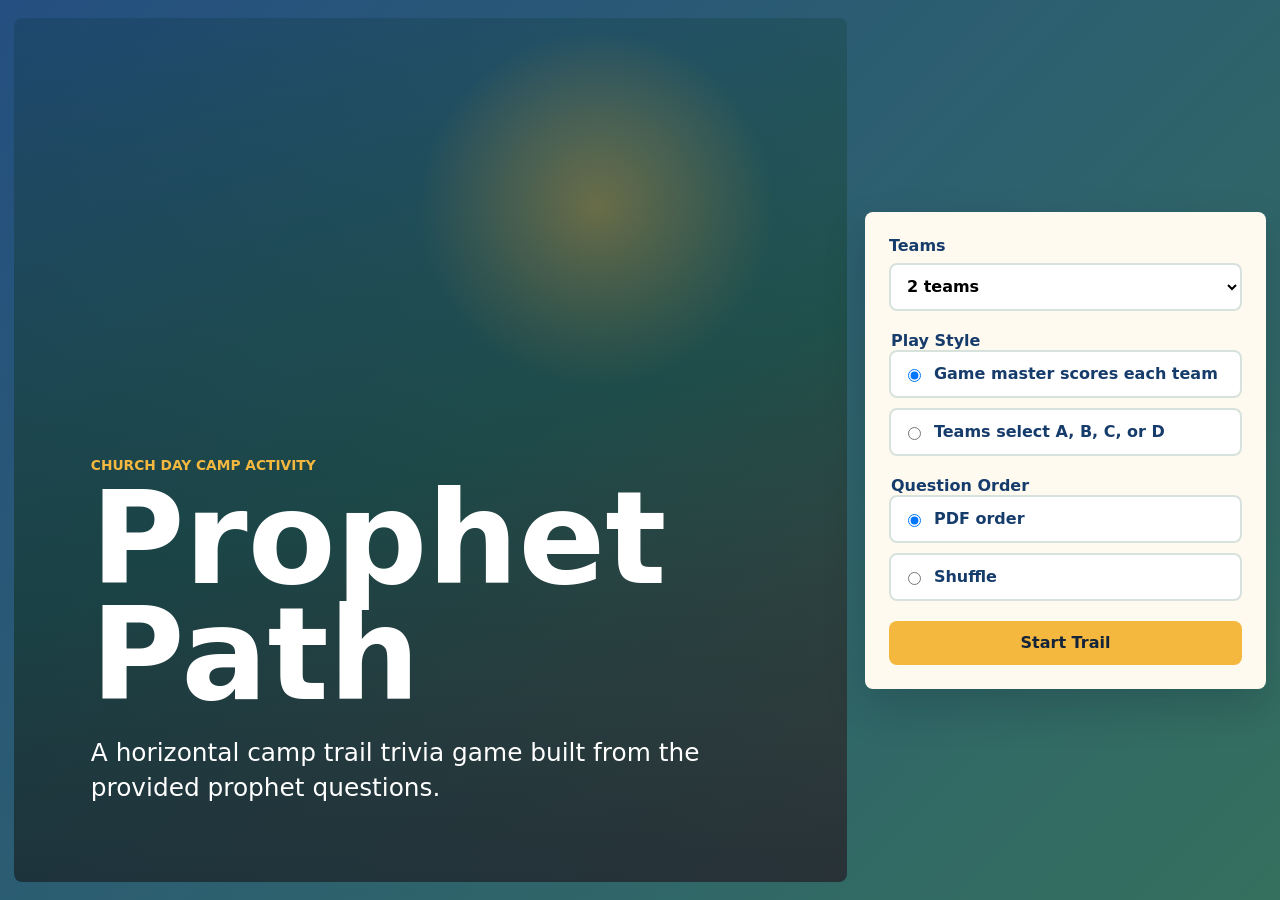
==== prophet-path-game/index.html @ 41c10e44 "Add prophet path camp game" ====
<!doctype html>
<html lang="en">
  <head>
    <meta charset="UTF-8" />
    <meta name="viewport" content="width=device-width, initial-scale=1.0" />
    <title>Prophet Path Camp Game</title>
    <link rel="stylesheet" href="styles.css" />
  </head>
  <body>
    <main class="shell">
      <section id="setupView" class="setup-view">
        <div class="hero">
          <p class="eyebrow">Church Day Camp Activity</p>
          <h1>Prophet Path</h1>
          <p>A horizontal camp trail trivia game built from the provided prophet questions.</p>
        </div>

        <form id="setupForm" class="setup-panel">
          <label>
            Teams
            <select id="teamCount" name="teamCount">
              <option value="2">2 teams</option>
              <option value="3">3 teams</option>
              <option value="4">4 teams</option>
            </select>
          </label>

          <fieldset>
            <legend>Play Style</legend>
            <label class="choice-row">
              <input type="radio" name="mode" value="host" checked />
              <span>Game master scores each team</span>
            </label>
            <label class="choice-row">
              <input type="radio" name="mode" value="teams" />
              <span>Teams select A, B, C, or D</span>
            </label>
          </fieldset>

          <fieldset>
            <legend>Question Order</legend>
            <label class="choice-row">
              <input type="radio" name="order" value="standard" checked />
              <span>PDF order</span>
            </label>
            <label class="choice-row">
              <input type="radio" name="order" value="shuffle" />
              <span>Shuffle</span>
            </label>
          </fieldset>

          <button class="primary" type="submit">Start Trail</button>
        </form>
      </section>

      <section id="gameView" class="game-view hidden">
        <header class="hud">
          <div>
            <p id="stopLabel" class="eyebrow">Stop 1 of 40</p>
            <h2>Prophet Path</h2>
          </div>
          <div id="scoreboard" class="scoreboard"></div>
          <button id="newGameButton" class="ghost" type="button">New Game</button>
        </header>

        <section class="trail-frame">
          <div id="trail" class="trail"></div>
          <article class="question-card">
            <div class="question-topline">
              <span id="partLabel">Ancient Prophets</span>
              <span id="phaseLabel">Explore the scene</span>
            </div>
            <p id="questionText" class="question-text"></p>
            <div id="choices" class="answers"></div>
            <div id="teamPanel" class="team-panel"></div>
          </article>
        </section>

        <footer class="controls">
          <button id="backButton" class="secondary" type="button">Back</button>
          <button id="askButton" class="primary" type="button">Ask Question</button>
          <button id="revealButton" class="primary muted" type="button">Reveal Answer</button>
          <button id="nextButton" class="secondary" type="button">Next Stop</button>
        </footer>
      </section>
    </main>

    <script src="app.js"></script>
  </body>
</html>
---- prophet-path-game/styles.css ----
:root {
  --navy: #163c6b;
  --deep: #10283f;
  --lake: #2f7891;
  --pine: #2e694e;
  --grass: #77a95d;
  --gold: #f4b83f;
  --paper: #fffaf0;
  --ink: #162033;
  --line: #d8e2dc;
  --red: #b64a3d;
  --green: #3f9365;
}

* {
  box-sizing: border-box;
}

body {
  margin: 0;
  min-height: 100vh;
  color: var(--ink);
  font-family: Avenir, "Avenir Next", system-ui, -apple-system, BlinkMacSystemFont, "Segoe UI", sans-serif;
  background: linear-gradient(135deg, #244f80, #35705e);
}

button,
select {
  font: inherit;
}

button:disabled {
  opacity: 0.55;
  cursor: not-allowed;
}

.shell {
  width: min(100vw - 28px, 1680px);
  margin: 0 auto;
  padding: 18px 0;
}

.hidden {
  display: none !important;
}

.setup-view {
  min-height: calc(100vh - 36px);
  display: grid;
  grid-template-columns: 1.35fr 0.65fr;
  gap: 18px;
  align-items: stretch;
}

.hero {
  display: flex;
  flex-direction: column;
  justify-content: flex-end;
  padding: clamp(32px, 6vw, 84px);
  color: white;
  border-radius: 8px;
  background:
    linear-gradient(rgba(12, 34, 55, 0.22), rgba(12, 34, 55, 0.78)),
    radial-gradient(circle at 70% 22%, rgba(244, 184, 63, 0.55), transparent 20%),
    linear-gradient(160deg, #24527f 0%, #2f715a 52%, #8a6b3a 100%);
}

.hero h1 {
  max-width: 9ch;
  margin: 0;
  font-size: clamp(4rem, 10vw, 8.5rem);
  line-height: 0.9;
  letter-spacing: 0;
}

.hero p:last-child {
  max-width: 760px;
  margin: 24px 0 0;
  font-size: clamp(1.15rem, 2vw, 1.55rem);
  line-height: 1.4;
}

.eyebrow {
  margin: 0 0 8px;
  color: var(--gold);
  font-size: 0.86rem;
  font-weight: 900;
  text-transform: uppercase;
  letter-spacing: 0;
}

.setup-panel,
.question-card,
.hud,
.controls {
  border-radius: 8px;
  box-shadow: 0 18px 42px rgba(9, 25, 42, 0.2);
}

.setup-panel {
  align-self: center;
  display: grid;
  gap: 20px;
  padding: 24px;
  background: var(--paper);
}

.setup-panel label,
.setup-panel legend {
  color: var(--navy);
  font-weight: 900;
}

select {
  display: block;
  width: 100%;
  min-height: 48px;
  margin-top: 8px;
  padding: 0 12px;
  border: 2px solid var(--line);
  border-radius: 8px;
  background: white;
}

fieldset {
  display: grid;
  gap: 10px;
  margin: 0;
  padding: 0;
  border: 0;
}

.choice-row {
  display: flex;
  align-items: center;
  gap: 10px;
  min-height: 48px;
  padding: 10px 12px;
  border: 2px solid var(--line);
  border-radius: 8px;
  background: white;
}

.primary,
.secondary,
.ghost,
.score-button,
.answer-button,
.mark-button {
  min-height: 44px;
  border: 0;
  border-radius: 8px;
  font-weight: 900;
  cursor: pointer;
}

.primary {
  color: #12233a;
  background: var(--gold);
}

.primary.muted {
  background: #ffd879;
}

.secondary {
  color: white;
  background: var(--navy);
}

.ghost {
  padding: 0 18px;
  color: white;
  background: rgba(255,255,255,0.16);
  border: 1px solid rgba(255,255,255,0.42);
}

.game-view {
  min-height: calc(100vh - 36px);
  display: grid;
  grid-template-rows: auto 1fr auto;
  gap: 12px;
}

.hud {
  display: grid;
  grid-template-columns: minmax(260px, 0.8fr) minmax(360px, 1.4fr) auto;
  gap: 14px;
  align-items: center;
  padding: 14px 18px;
  color: white;
  background: rgba(12, 34, 55, 0.88);
}

.hud h2 {
  margin: 0;
  font-size: clamp(1.8rem, 3vw, 3rem);
  letter-spacing: 0;
}

.scoreboard {
  display: grid;
  grid-template-columns: repeat(4, minmax(0, 1fr));
  gap: 8px;
}

.score-card {
  padding: 10px;
  border-radius: 8px;
  color: var(--ink);
  background: #eef6f1;
}

.score-card strong {
  display: block;
  font-size: 1.7rem;
}

.score-tools {
  display: grid;
  grid-template-columns: 1fr 1fr;
  gap: 5px;
}

.score-button {
  min-height: 30px;
  color: white;
  background: #3377b5;
}

.score-button.minus {
  background: var(--red);
}

.trail-frame {
  position: relative;
  min-height: 0;
  overflow: hidden;
  border-radius: 8px;
  background: linear-gradient(#8ed2ed 0 48%, #77a95d 48%);
}

.trail {
  height: 100%;
  min-height: 650px;
  display: flex;
  transition: transform 700ms ease;
}

.stop {
  position: relative;
  flex: 0 0 100%;
  min-width: 100%;
  overflow: hidden;
}

.scene-svg {
  width: 100%;
  height: 100%;
  display: block;
}

.question-card {
  position: absolute;
  left: 3.2%;
  right: 3.2%;
  bottom: 18px;
  min-height: 210px;
  padding: 18px;
  background: rgba(255, 250, 240, 0.96);
  border: 2px solid rgba(255,255,255,0.72);
}

.question-topline {
  display: flex;
  gap: 10px;
  align-items: center;
  margin-bottom: 12px;
}

.question-topline span {
  display: inline-flex;
  align-items: center;
  min-height: 32px;
  padding: 0 12px;
  border-radius: 999px;
  color: white;
  background: var(--navy);
  font-weight: 900;
}

#phaseLabel {
  color: #392600;
  background: #ffe2a0;
}

.question-text {
  margin: 0 0 14px;
  font-size: clamp(1.35rem, 2.5vw, 2.25rem);
  line-height: 1.13;
  font-weight: 900;
}

.answers {
  display: grid;
  grid-template-columns: repeat(4, 1fr);
  gap: 8px;
}

.answer {
  min-height: 54px;
  display: flex;
  gap: 10px;
  align-items: center;
  padding: 10px;
  border: 2px solid var(--line);
  border-radius: 8px;
  background: white;
  font-weight: 900;
}

.answer b {
  display: grid;
  place-items: center;
  width: 32px;
  height: 32px;
  color: white;
  border-radius: 8px;
  background: #3478b4;
}

.answer.correct {
  background: #ddf1e5;
  border-color: #82c7a0;
}

.answer.correct b {
  background: var(--green);
}

.team-panel {
  display: grid;
  grid-template-columns: repeat(4, minmax(0, 1fr));
  gap: 8px;
  margin-top: 12px;
}

.team-box {
  display: grid;
  gap: 8px;
  padding: 10px;
  border: 2px solid var(--line);
  border-radius: 8px;
  background: white;
}

.team-box h3 {
  margin: 0;
  color: var(--navy);
  font-size: 1rem;
}

.answer-buttons,
.mark-buttons {
  display: grid;
  grid-template-columns: repeat(4, 1fr);
  gap: 5px;
}

.mark-buttons {
  grid-template-columns: 1fr 1fr;
}

.answer-button {
  color: white;
  background: #3377b5;
}

.answer-button.selected {
  color: #172033;
  background: var(--gold);
}

.answer-button.correct-pick,
.mark-button.correct {
  color: white;
  background: var(--green);
}

.answer-button.wrong-pick,
.mark-button.wrong {
  color: white;
  background: var(--red);
}

.controls {
  display: grid;
  grid-template-columns: 1fr 1.2fr 1.2fr 1fr;
  gap: 10px;
}

.controls button {
  min-height: 58px;
  font-size: 1.1rem;
}

@media (max-width: 980px) {
  .setup-view,
  .hud {
    grid-template-columns: 1fr;
  }

  .answers,
  .team-panel,
  .scoreboard {
    grid-template-columns: repeat(2, minmax(0, 1fr));
  }
}
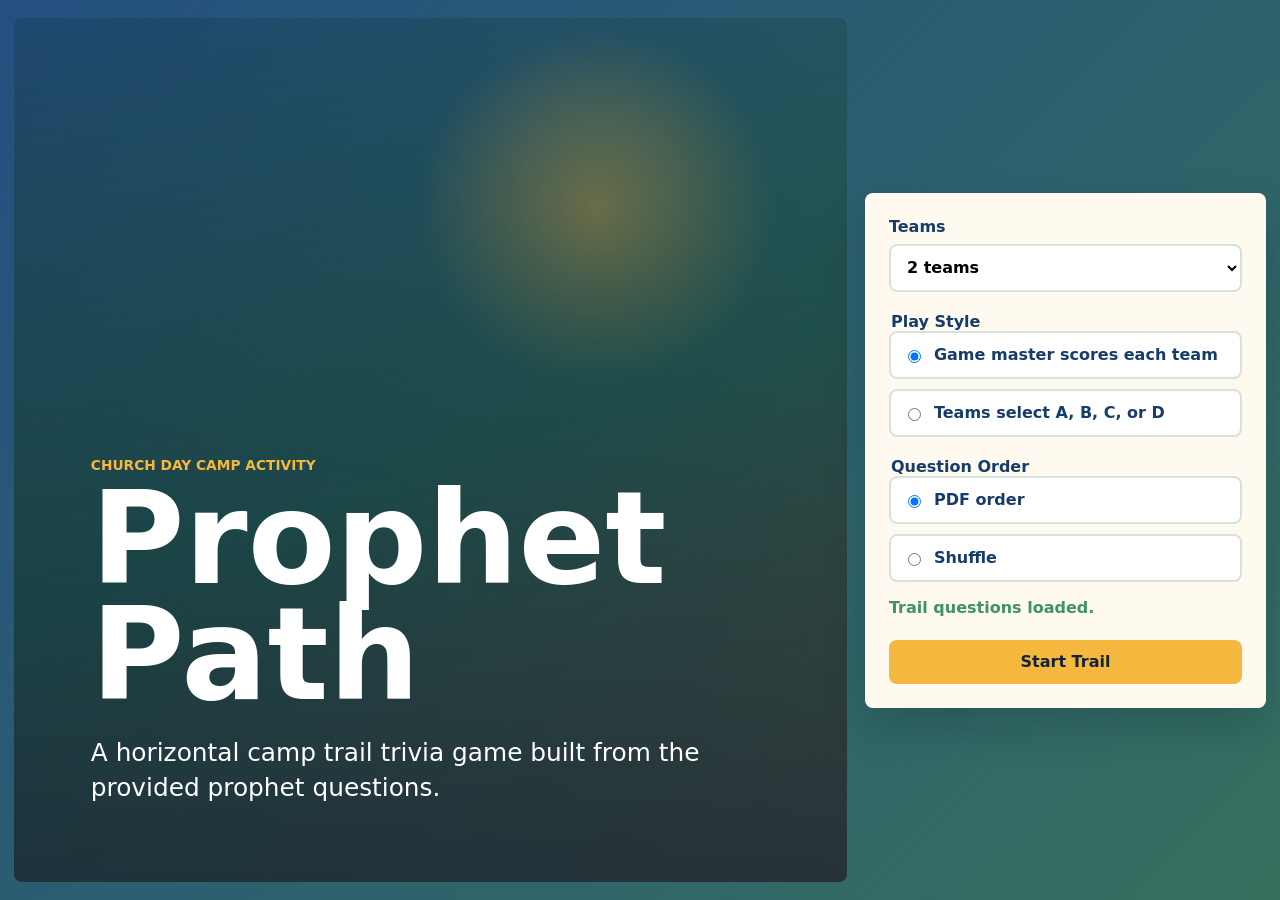
==== commit 745c1cab: "Harden prophet path startup" ====
--- a/prophet-path-game/index.html
+++ b/prophet-path-game/index.html
@@ -49,7 +49,8 @@
             </label>
           </fieldset>
 
-          <button class="primary" type="submit">Start Trail</button>
+          <p id="loadStatus" class="load-status">Loading trail questions...</p>
+          <button id="startButton" class="primary" type="submit" disabled>Start Trail</button>
         </form>
       </section>
 
--- a/prophet-path-game/styles.css
+++ b/prophet-path-game/styles.css
@@ -141,6 +141,21 @@
   background: white;
 }
 
+.load-status {
+  min-height: 22px;
+  margin: -4px 0 0;
+  color: #5f6b78;
+  font-weight: 800;
+}
+
+.load-status.ready {
+  color: var(--green);
+}
+
+.load-status.error {
+  color: var(--red);
+}
+
 .primary,
 .secondary,
 .ghost,
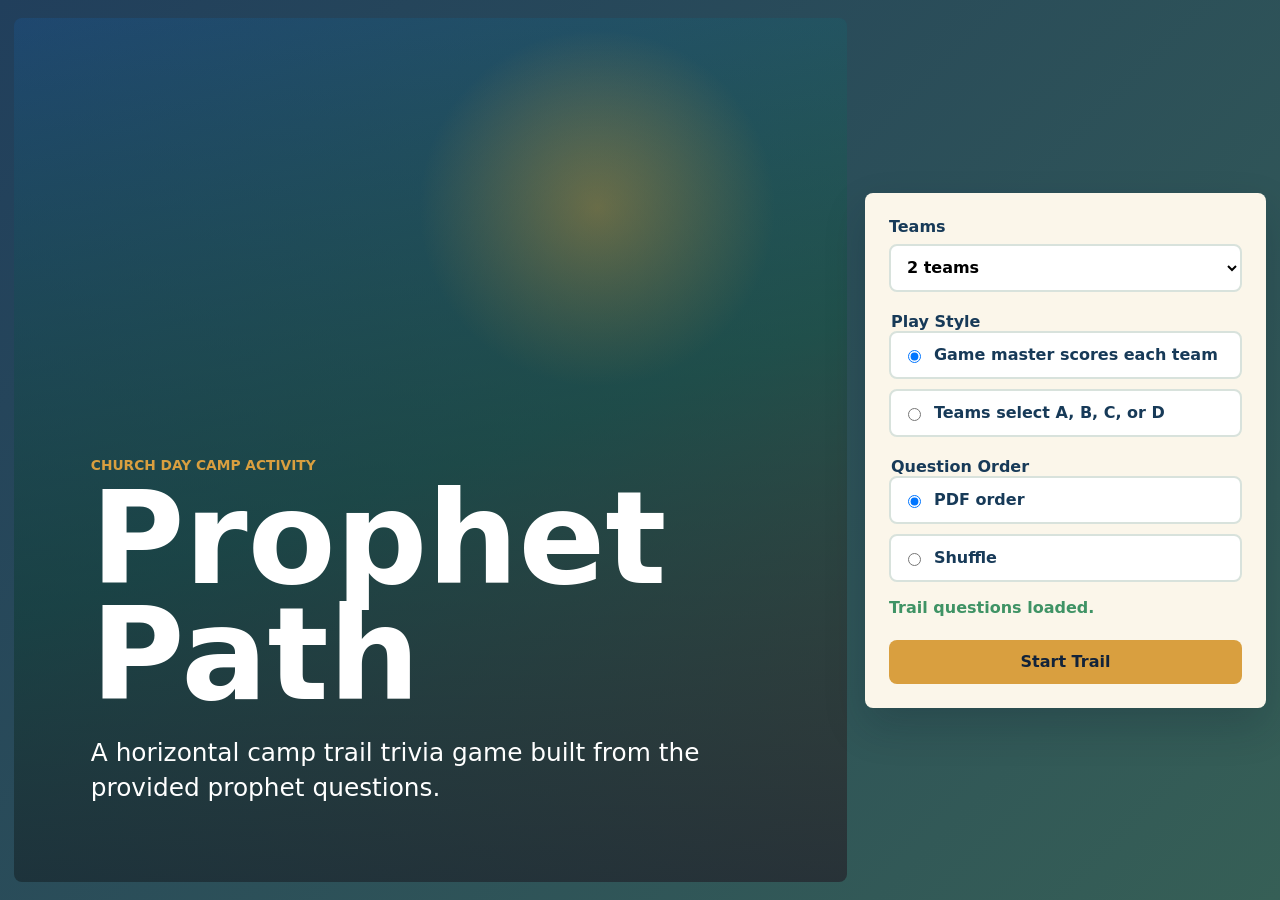
==== commit d010d02d: "Separate prophet path scene and questions" ====
--- a/prophet-path-game/index.html
+++ b/prophet-path-game/index.html
@@ -66,16 +66,17 @@
 
         <section class="trail-frame">
           <div id="trail" class="trail"></div>
-          <article class="question-card">
-            <div class="question-topline">
-              <span id="partLabel">Ancient Prophets</span>
-              <span id="phaseLabel">Explore the scene</span>
-            </div>
-            <p id="questionText" class="question-text"></p>
-            <div id="choices" class="answers"></div>
-            <div id="teamPanel" class="team-panel"></div>
-          </article>
         </section>
+
+        <article class="question-card">
+          <div class="question-topline">
+            <span id="partLabel">Ancient Prophets</span>
+            <span id="phaseLabel">Explore the scene</span>
+          </div>
+          <p id="questionText" class="question-text"></p>
+          <div id="choices" class="answers"></div>
+          <div id="teamPanel" class="team-panel"></div>
+        </article>
 
         <footer class="controls">
           <button id="backButton" class="secondary" type="button">Back</button>
@@ -86,6 +87,7 @@
       </section>
     </main>
 
-    <script src="app.js"></script>
+    <script src="questions.js?v=startup2"></script>
+    <script src="app.js?v=startup2"></script>
   </body>
 </html>
--- a/prophet-path-game/styles.css
+++ b/prophet-path-game/styles.css
@@ -1,11 +1,11 @@
 :root {
-  --navy: #163c6b;
+  --navy: #173a58;
   --deep: #10283f;
-  --lake: #2f7891;
-  --pine: #2e694e;
-  --grass: #77a95d;
-  --gold: #f4b83f;
-  --paper: #fffaf0;
+  --lake: #397b94;
+  --pine: #355f4d;
+  --grass: #6f8f59;
+  --gold: #d99f3f;
+  --paper: #fbf6ea;
   --ink: #162033;
   --line: #d8e2dc;
   --red: #b64a3d;
@@ -21,7 +21,7 @@
   min-height: 100vh;
   color: var(--ink);
   font-family: Avenir, "Avenir Next", system-ui, -apple-system, BlinkMacSystemFont, "Segoe UI", sans-serif;
-  background: linear-gradient(135deg, #244f80, #35705e);
+  background: linear-gradient(135deg, #213f5c, #365f56);
 }
 
 button,
@@ -193,7 +193,7 @@
 .game-view {
   min-height: calc(100vh - 36px);
   display: grid;
-  grid-template-rows: auto 1fr auto;
+  grid-template-rows: auto minmax(430px, 1fr) auto auto;
   gap: 12px;
 }
 
@@ -252,12 +252,13 @@
   min-height: 0;
   overflow: hidden;
   border-radius: 8px;
-  background: linear-gradient(#8ed2ed 0 48%, #77a95d 48%);
+  background: #739971;
+  box-shadow: 0 18px 42px rgba(9, 25, 42, 0.2);
 }
 
 .trail {
   height: 100%;
-  min-height: 650px;
+  min-height: 500px;
   display: flex;
   transition: transform 700ms ease;
 }
@@ -276,13 +277,9 @@
 }
 
 .question-card {
-  position: absolute;
-  left: 3.2%;
-  right: 3.2%;
-  bottom: 18px;
-  min-height: 210px;
-  padding: 18px;
-  background: rgba(255, 250, 240, 0.96);
+  min-height: 245px;
+  padding: 18px 22px;
+  background: rgba(251, 246, 234, 0.98);
   border: 2px solid rgba(255,255,255,0.72);
 }
 
@@ -311,14 +308,14 @@
 
 .question-text {
   margin: 0 0 14px;
-  font-size: clamp(1.35rem, 2.5vw, 2.25rem);
-  line-height: 1.13;
+  font-size: clamp(1.25rem, 2vw, 1.9rem);
+  line-height: 1.18;
   font-weight: 900;
 }
 
 .answers {
   display: grid;
-  grid-template-columns: repeat(4, 1fr);
+  grid-template-columns: repeat(4, minmax(0, 1fr));
   gap: 8px;
 }
 
@@ -425,6 +422,10 @@
     grid-template-columns: 1fr;
   }
 
+  .game-view {
+    grid-template-rows: auto minmax(380px, 1fr) auto auto;
+  }
+
   .answers,
   .team-panel,
   .scoreboard {
